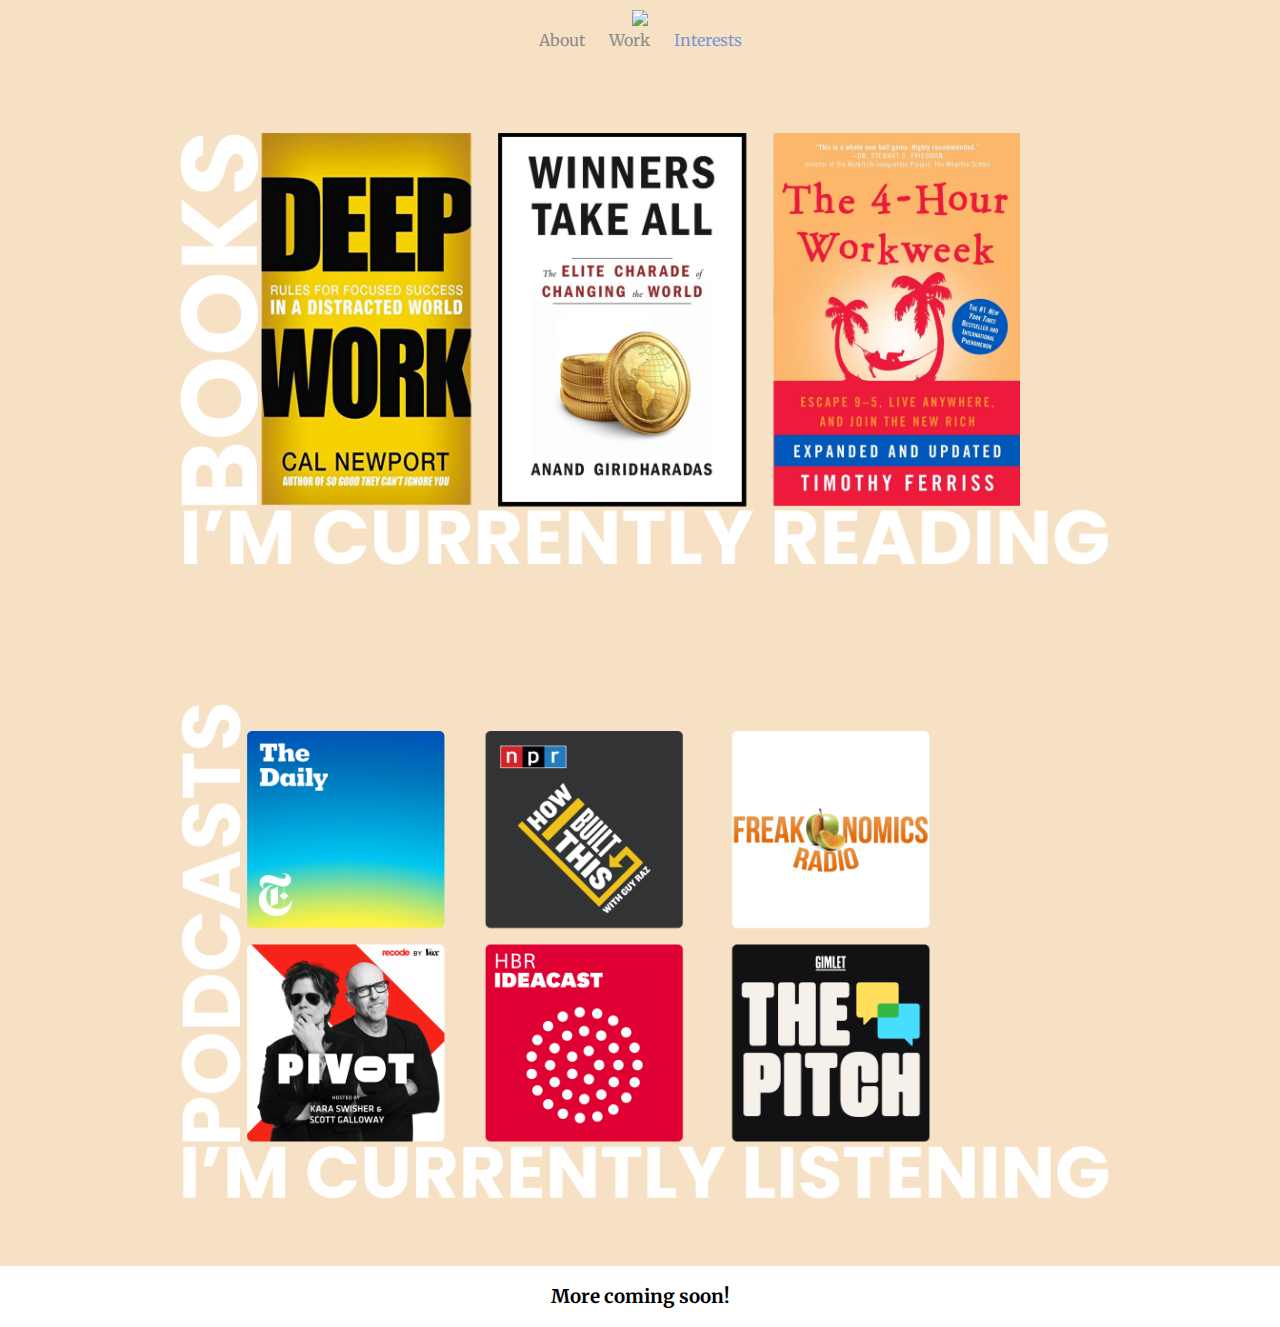
==== interests.html @ fcfe22c7 "v0.0" ====
<!doctype html>

<html>
    <head>
        <title>Archit Chopra</title>
        <meta charset="utf-8">
        <meta name="viewport" content="width=device-width, initial-scale=1">
        <link rel="stylesheet" href="css/interests.css">
        <link href="https://fonts.googleapis.com/css?family=Merriweather&display=swap" rel="stylesheet">
    </head>

    <body>
        <div class="header">
            <img src="images/logo.png" height="45">
            <div class="menu">
                <p>
                    <a href="index.html">About</a>
                </p>
                <p>
                    <a href="work.html">Work</a>
                </p>
                <p class="selected">Interests</p>
                <!-- <p>Contact</p> -->
            </div>
        </div>

        <div class="interests">
            <div class="books">
                <img src="Images/Books.png" />
            </div>
            <div class="podcasts">
                <img src="Images/Podcasts.png" />
            </div>
        </div>

        <div class="foot">
            <h3>More coming soon!</h3>
        </div>
    </body>
</html>
---- css/interests.css ----
body {
    background-color: white;
    margin: 0;
    font-family: 'Merriweather', serif;
}

.header {
    text-align: center;

    background-color: #f6e1c4;
}

.header img {
    margin-top: 10px;
    margin-bottom: 0;
}

.header .menu p {
    display: inline-block;
    margin-top: 0;
    margin-left: 10px;
    margin-right: 10px;
    color: #8c8c8c;
}

.header .menu .selected {
    color: #7b95d1;
}

.header a {
    text-decoration: none;
    color: #8c8c8c;
}

.header a:hover {
    color: #7b95d1;
}

.interests {
    margin: 0;
    width: 100%;
    background-color: #f6e1c4;
    text-align: center;


}

.interests img {
    margin: auto;
    padding-top: 3em;
    padding-bottom: 3em;

    max-width: 75%;
    max-height: 75%;
}

.foot {
    text-align: center;
}
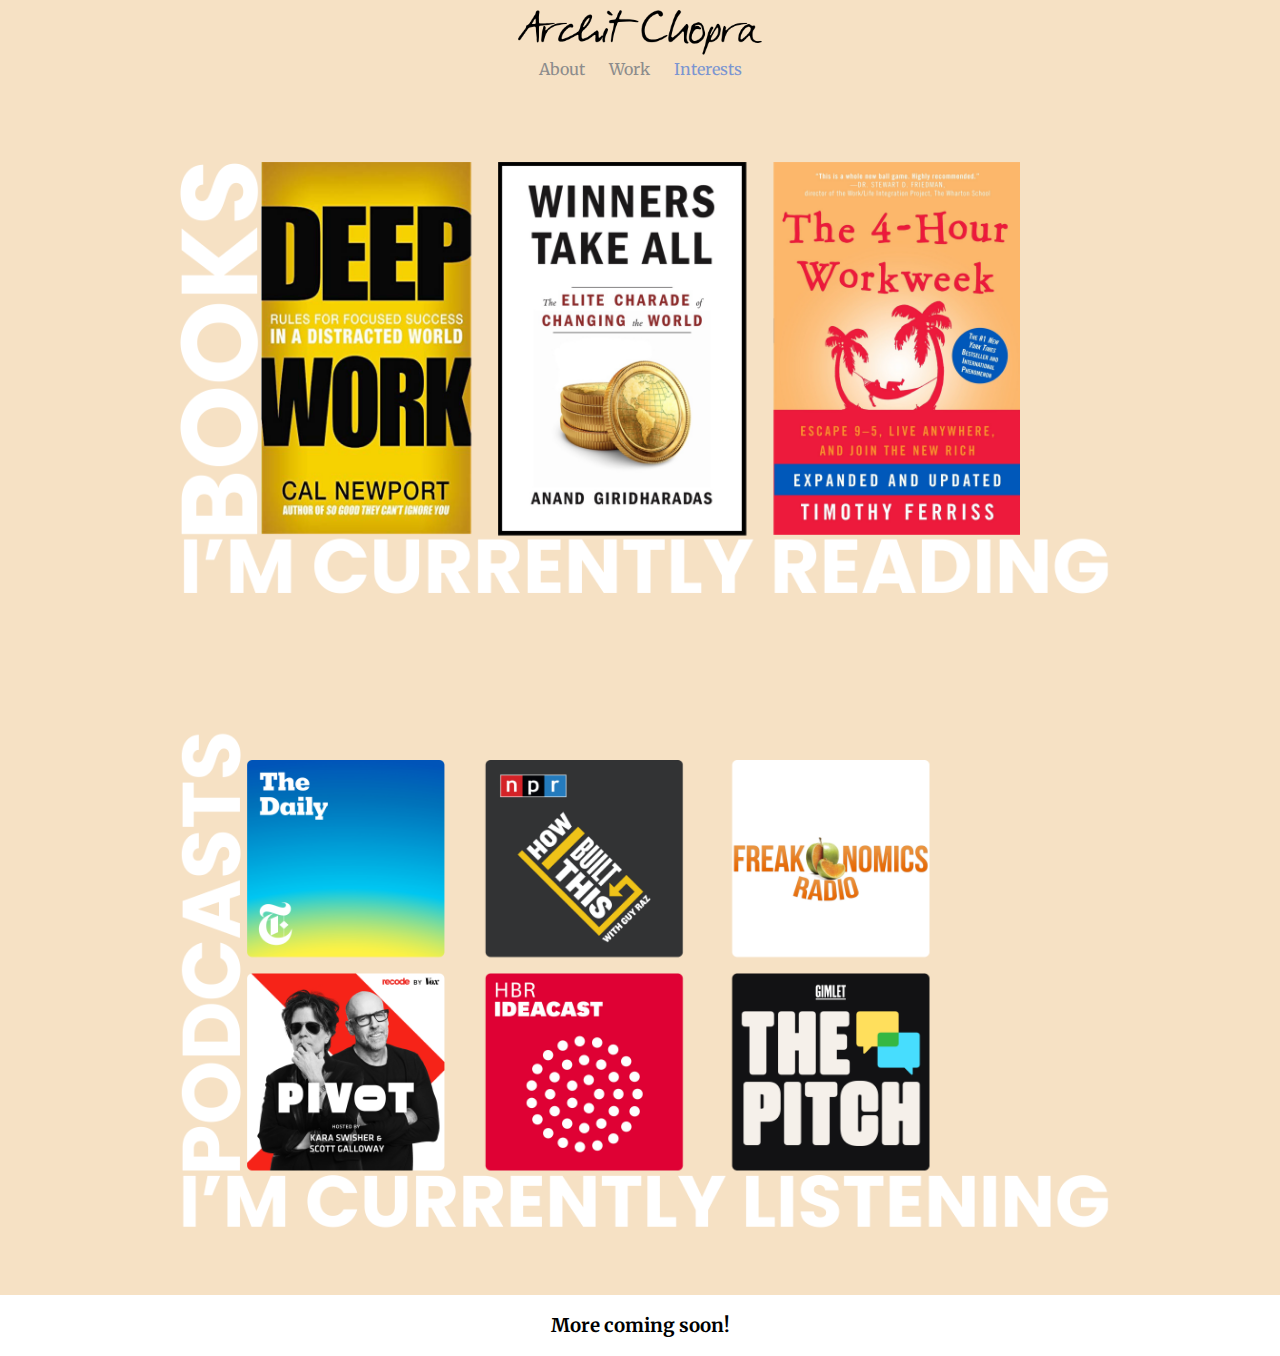
==== commit 14db732f: "Update interests.html" ====
--- a/interests.html
+++ b/interests.html
@@ -11,7 +11,7 @@
 
     <body>
         <div class="header">
-            <img src="images/logo.png" height="45">
+            <img src="Images/Logo.png" height="45">
             <div class="menu">
                 <p>
                     <a href="index.html">About</a>
